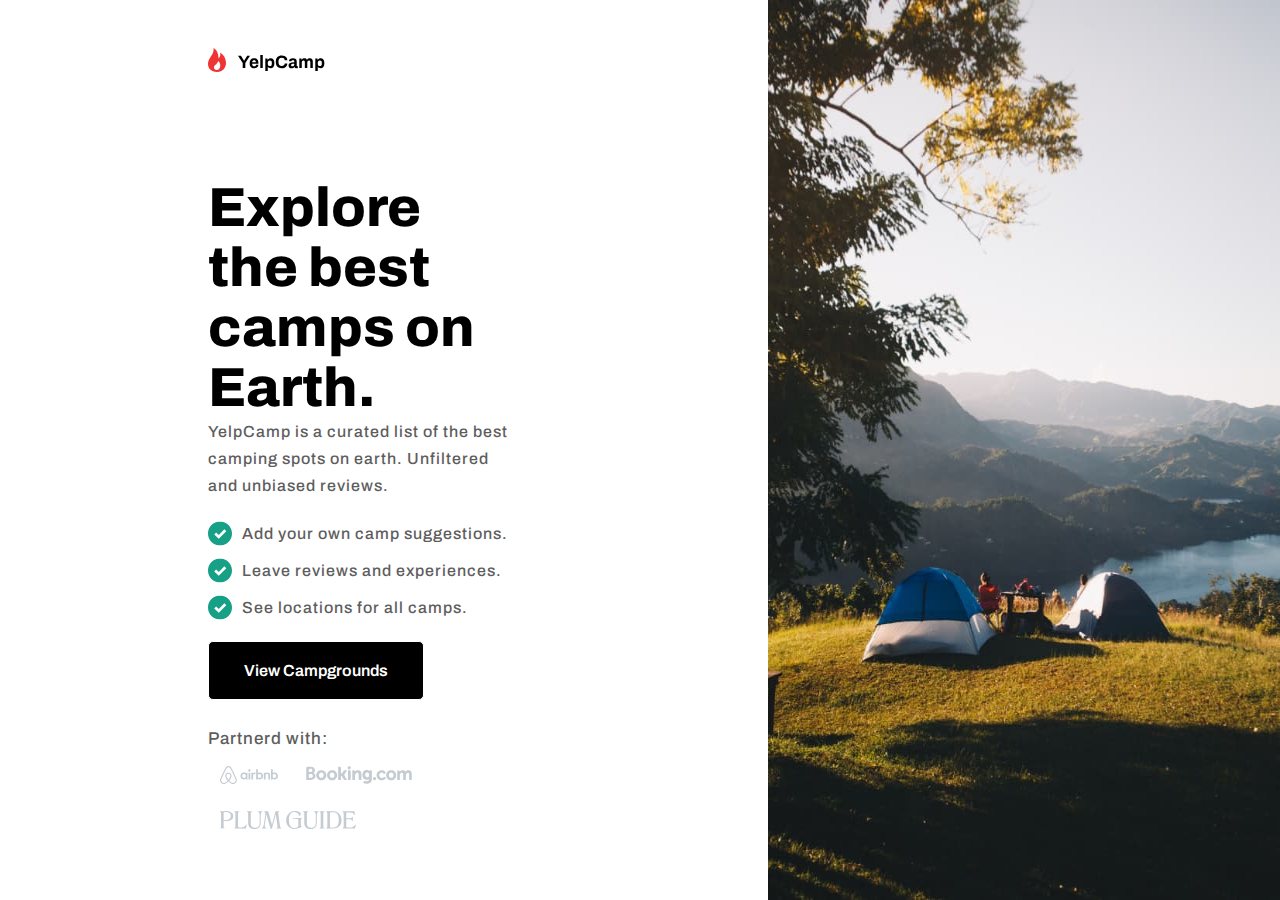
==== index.html @ 4412be7e "Innitial commit" ====
<!DOCTYPE html>
<html lang="en">
<head>
    <meta charset="UTF-8">
    <meta http-equiv="X-UA-Compatible" content="IE=edge">
    <meta name="viewport" content="width=device-width, initial-scale=1.0">
    <title>List items</title>
    <link rel="stylesheet" href="stlye.css">
</head>
    <body>
        <main class="first-page">
            <article class="part-one">
                <div class="logo">
                    <img src="assesst/Logo.svg" alt="">
                    <section class="thexplore">
                <div>
                    <h1>
                        Explore the best camps on Earth.
                    </h1>
                    <p>YelpCamp is a curated list of the best camping spots on earth. Unfiltered and unbiased reviews.</p>
                    <ul>
                        <li>
                            <img src="assesst/Checkmark.svg" alt="Checkmark">
                            <p>Add your own camp suggestions.</p>
                        </li>
                        <li>
                            <img src="assesst/Checkmark.svg" alt="Checkmark">
                            <p>Leave reviews and experiences.</p>
                        </li>
                        <li>
                            <img src="assesst/Checkmark.svg" alt="Checkmark">
                            <p>See locations for all camps.</p>
                        </li>
                    </ul>
                    <button>View Campgrounds</button>
                </div>
                <div style="padding-top: 5px;">
                    <p id="foot">Partnerd with:</p>
                    <div>
                        <img src="assesst/Airbnb.svg" alt="">
                        <img src="assesst/Booking.svg" alt="">
                        <img src="assesst/Plum Guide.svg" alt="">
                    </div>
                </div>
            </section>
                </div>
            </article>
            <div class="part-two">
                <img src="assesst/HeroImage.jpg" alt="hero Image">
            </div>
        </main>
    </body>
</html>
---- stlye.css ----
@import url('https://fonts.googleapis.com/css2?family=Archivo:ital,wght@0,100;0,200;0,300;0,400;0,500;0,600;0,700;0,800;0,900;1,100;1,200;1,300;1,400;1,500;1,600;1,700;1,800;1,900&display=swap');
*{
    margin: 0;
    padding: 0;
    box-sizing: border-box;
    outline: none;
    font-family: 'Archivo', sans-serif;
}
h1{
    font-weight: 800;
    font-size: 55px;
}
.first-page{
    display: flex;
    width: 100%;
    height:100vh ;
}
.part-one{
    width: 60%;
    height: 100%;
    padding-top: 3rem;
    padding-left: 13rem;
}
.part-two{
    width: 40%;
    background-repeat: no-repeat;
    background-position: center center;
    background-size: cover;

}
.part-two > img {
    float: right;
    height: 100%;
    width: 100%;
}
p{
    letter-spacing: 1px;
    color: rgb(94, 93, 93);
    font-weight: 500;
    line-height: 1.7;
}
.thexplore{
    margin-top: 100px;
    padding: 0 16rem 0 0px;
}
ul{
    margin: 20px 0;
}
li{
    display: flex;
    align-items: center;
    margin: 10px 0;
}
li > img {
    margin-right: 10px;
}
button{
    cursor: pointer;
    background-color: black;
    color: white;
    border: 1px solid;
    font-size: 16px;
    font-weight: 600;
    padding: 20px 35px;
    border-radius: 5px;
}
#foot{
    margin-top: 20px;
    font-size: 17px;
    font-weight: 500;
}
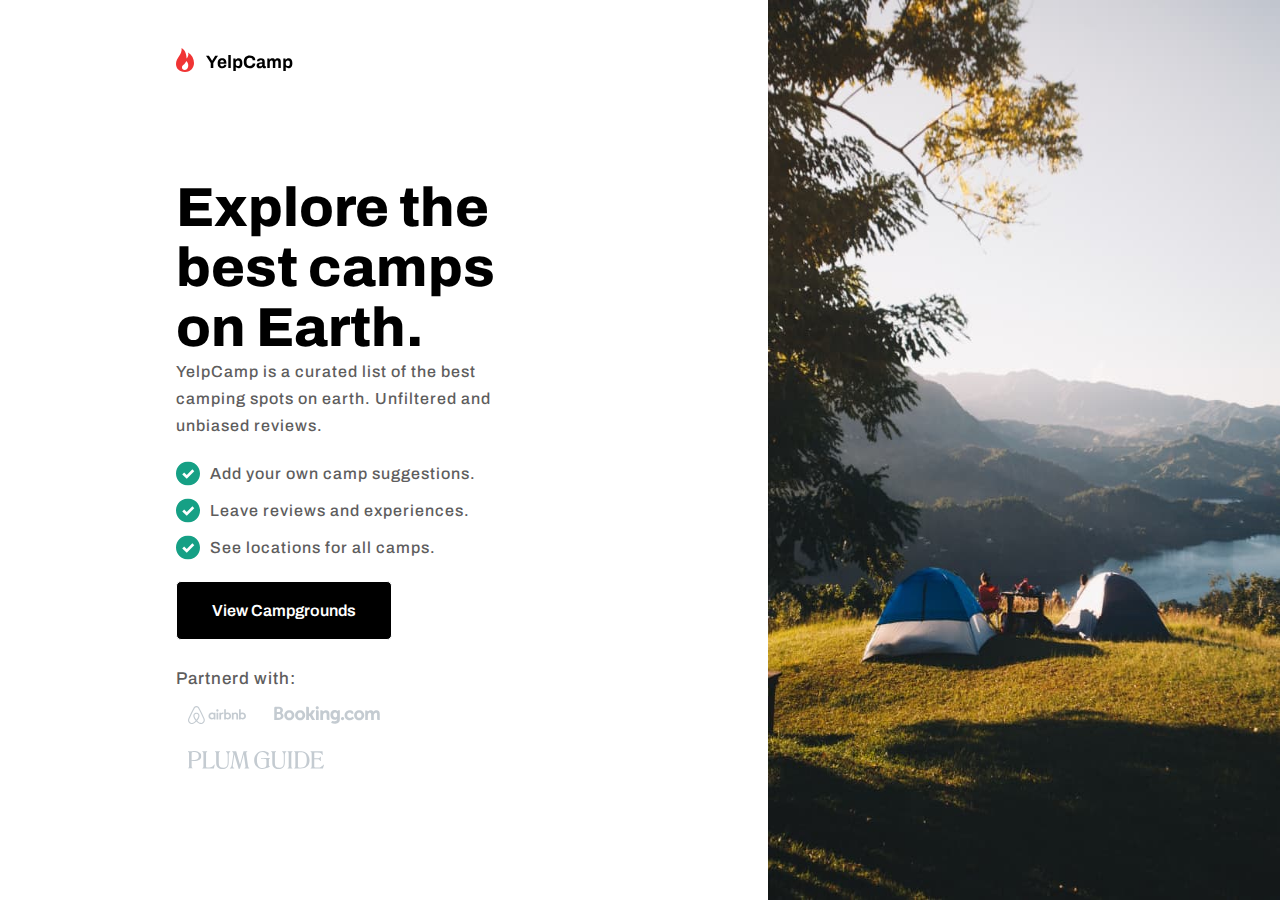
==== commit 527c992b: "Initial commit" ====
--- a/index.html
+++ b/index.html
@@ -6,6 +6,7 @@
     <meta name="viewport" content="width=device-width, initial-scale=1.0">
     <title>List items</title>
     <link rel="stylesheet" href="stlye.css">
+    <link rel="stylesheet" href="main.css">
 </head>
     <body>
         <main class="first-page">
--- a/main.css
+++ b/main.css
@@ -0,0 +1,5 @@
+@media only screen and (max-width:  1400px){
+    .part-one{
+        padding-left: 11rem;
+    }
+}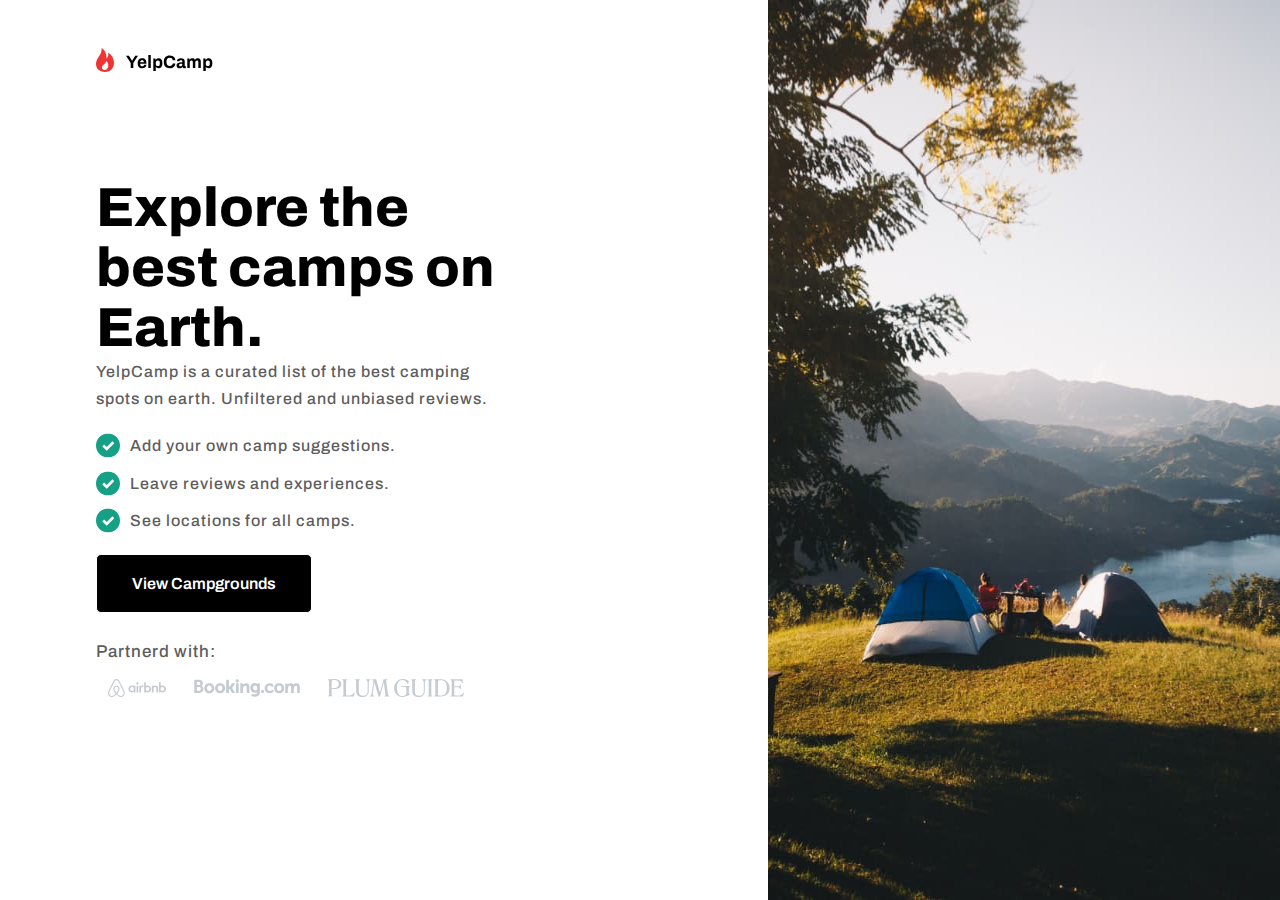
==== commit 332214e9: "Add files via upload" ====
--- a/index.html
+++ b/index.html
@@ -1,54 +1,55 @@
-<!DOCTYPE html>
-<html lang="en">
-<head>
-    <meta charset="UTF-8">
-    <meta http-equiv="X-UA-Compatible" content="IE=edge">
-    <meta name="viewport" content="width=device-width, initial-scale=1.0">
-    <title>List items</title>
-    <link rel="stylesheet" href="stlye.css">
-    <link rel="stylesheet" href="main.css">
-</head>
-    <body>
-        <main class="first-page">
-            <article class="part-one">
-                <div class="logo">
-                    <img src="assesst/Logo.svg" alt="">
-                    <section class="thexplore">
-                <div>
-                    <h1>
-                        Explore the best camps on Earth.
-                    </h1>
-                    <p>YelpCamp is a curated list of the best camping spots on earth. Unfiltered and unbiased reviews.</p>
-                    <ul>
-                        <li>
-                            <img src="assesst/Checkmark.svg" alt="Checkmark">
-                            <p>Add your own camp suggestions.</p>
-                        </li>
-                        <li>
-                            <img src="assesst/Checkmark.svg" alt="Checkmark">
-                            <p>Leave reviews and experiences.</p>
-                        </li>
-                        <li>
-                            <img src="assesst/Checkmark.svg" alt="Checkmark">
-                            <p>See locations for all camps.</p>
-                        </li>
-                    </ul>
-                    <button>View Campgrounds</button>
-                </div>
-                <div style="padding-top: 5px;">
-                    <p id="foot">Partnerd with:</p>
-                    <div>
-                        <img src="assesst/Airbnb.svg" alt="">
-                        <img src="assesst/Booking.svg" alt="">
-                        <img src="assesst/Plum Guide.svg" alt="">
-                    </div>
-                </div>
-            </section>
-                </div>
-            </article>
-            <div class="part-two">
-                <img src="assesst/HeroImage.jpg" alt="hero Image">
-            </div>
-        </main>
-    </body>
+<!DOCTYPE html>
+<html lang="en">
+<head>
+    <meta charset="UTF-8">
+    <meta http-equiv="X-UA-Compatible" content="IE=edge">
+    <meta name="viewport" content="width=device-width, initial-scale=1.0">
+    <meta name="viewport" content="width=device-width,initial-scale=1.0">
+    <title>List items</title>
+    <link rel="stylesheet" href="stlye.css">
+    <link rel="stylesheet" type="text/css" href="main.css">
+</head>
+    <body>
+        <main class="first-page">
+            <article class="part-one">
+                <div class="logo">
+                    <img src="assesst/Logo.svg" alt="">
+                    <section class="thexplore">
+                <div>
+                    <h1>
+                        Explore the best camps on Earth.
+                    </h1>
+                    <p>YelpCamp is a curated list of the best camping spots on earth. Unfiltered and unbiased reviews.</p>
+                    <ul>
+                        <li>
+                            <img src="assesst/Checkmark.svg" alt="Checkmark">
+                            <p>Add your own camp suggestions.</p>
+                        </li>
+                        <li>
+                            <img src="assesst/Checkmark.svg" alt="Checkmark">
+                            <p>Leave reviews and experiences.</p>
+                        </li>
+                        <li>
+                            <img src="assesst/Checkmark.svg" alt="Checkmark">
+                            <p>See locations for all camps.</p>
+                        </li>
+                    </ul>
+                    <button>View Campgrounds</button>
+                </div>
+                <div style="padding-top: 5px;">
+                    <p id="foot">Partnerd with:</p>
+                    <div>
+                        <img src="assesst/Airbnb.svg" alt="">
+                        <img src="assesst/Booking.svg" alt="">
+                        <img src="assesst/Plum Guide.svg" alt="">
+                    </div>
+                </div>
+            </section>
+                </div>
+            </article>
+            <div class="part-two">
+                <img src="assesst/HeroImage.jpg" alt="hero Image">
+            </div>
+        </main>
+    </body>
 </html>--- a/main.css
+++ b/main.css
@@ -1,5 +1,5 @@
-@media only screen and (max-width:  1400px){
-    .part-one{
-        padding-left: 11rem;
-    }
+@media only screen and (max-width:1380px){
+    .part-one{
+        padding-left: 6rem;
+    }
 }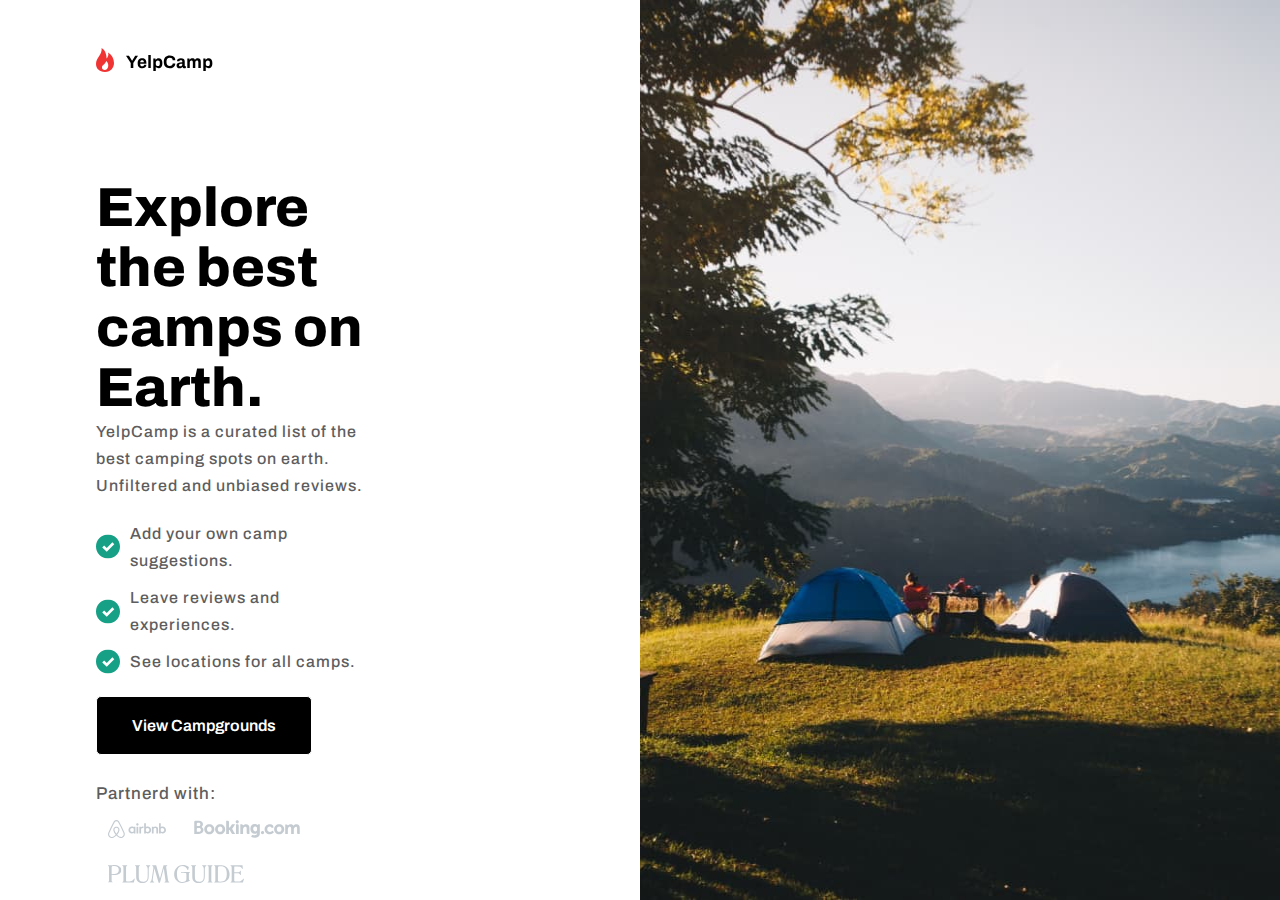
==== commit 3cb09aef: "Add files via upload" ====
--- a/index.html
+++ b/index.html
@@ -10,17 +10,20 @@
     <link rel="stylesheet" type="text/css" href="main.css">
 </head>
     <body>
-        <main class="first-page">
+        <main class="first-page container">
             <article class="part-one">
                 <div class="logo">
-                    <img src="assesst/Logo.svg" alt="">
-                    <section class="thexplore">
+                    <div  class="div1">
+                        <img  src="assesst/Logo.svg" alt="">
+                    </div>
+                  
+                    <section class="thexplore div3">
                 <div>
                     <h1>
                         Explore the best camps on Earth.
                     </h1>
                     <p>YelpCamp is a curated list of the best camping spots on earth. Unfiltered and unbiased reviews.</p>
-                    <ul>
+                    <ul class="list">
                         <li>
                             <img src="assesst/Checkmark.svg" alt="Checkmark">
                             <p>Add your own camp suggestions.</p>
@@ -38,7 +41,7 @@
                 </div>
                 <div style="padding-top: 5px;">
                     <p id="foot">Partnerd with:</p>
-                    <div>
+                    <div >
                         <img src="assesst/Airbnb.svg" alt="">
                         <img src="assesst/Booking.svg" alt="">
                         <img src="assesst/Plum Guide.svg" alt="">
@@ -47,7 +50,7 @@
             </section>
                 </div>
             </article>
-            <div class="part-two">
+            <div class="part-two div2">
                 <img src="assesst/HeroImage.jpg" alt="hero Image">
             </div>
         </main>
--- a/stlye.css
+++ b/stlye.css
@@ -1,71 +1,71 @@
-@import url('https://fonts.googleapis.com/css2?family=Archivo:ital,wght@0,100;0,200;0,300;0,400;0,500;0,600;0,700;0,800;0,900;1,100;1,200;1,300;1,400;1,500;1,600;1,700;1,800;1,900&display=swap');
-*{
-    margin: 0;
-    padding: 0;
-    box-sizing: border-box;
-    outline: none;
-    font-family: 'Archivo', sans-serif;
-}
-h1{
-    font-weight: 800;
-    font-size: 55px;
-}
-.first-page{
-    display: flex;
-    width: 100%;
-    height:100vh ;
-}
-.part-one{
-    width: 60%;
-    height: 100%;
-    padding-top: 3rem;
-    padding-left: 13rem;
-}
-.part-two{
-    width: 40%;
-    background-repeat: no-repeat;
-    background-position: center center;
-    background-size: cover;
-
-}
-.part-two > img {
-    float: right;
-    height: 100%;
-    width: 100%;
-}
-p{
-    letter-spacing: 1px;
-    color: rgb(94, 93, 93);
-    font-weight: 500;
-    line-height: 1.7;
-}
-.thexplore{
-    margin-top: 100px;
-    padding: 0 16rem 0 0px;
-}
-ul{
-    margin: 20px 0;
-}
-li{
-    display: flex;
-    align-items: center;
-    margin: 10px 0;
-}
-li > img {
-    margin-right: 10px;
-}
-button{
-    cursor: pointer;
-    background-color: black;
-    color: white;
-    border: 1px solid;
-    font-size: 16px;
-    font-weight: 600;
-    padding: 20px 35px;
-    border-radius: 5px;
-}
-#foot{
-    margin-top: 20px;
-    font-size: 17px;
-    font-weight: 500;
+@import url('https://fonts.googleapis.com/css2?family=Archivo:ital,wght@0,100;0,200;0,300;0,400;0,500;0,600;0,700;0,800;0,900;1,100;1,200;1,300;1,400;1,500;1,600;1,700;1,800;1,900&display=swap');
+*{
+    margin: 0;
+    padding: 0;
+    box-sizing: border-box;
+    outline: none;
+    font-family: 'Archivo', sans-serif;
+}
+h1{
+    font-weight: 800;
+    font-size: 55px;
+}
+.first-page{
+    display: flex;
+    width: 100%;
+    height:100vh ;
+}
+.part-one{
+    width: 60%;
+    height: 100%;
+    padding-top: 3rem;
+    padding-left: 13rem;
+}
+.part-two{
+    width: 40%;
+    background-repeat: no-repeat;
+    background-position: center center;
+    background-size: cover;
+
+}
+.part-two > img {
+    float: right;
+    height: 100%;
+    width: 100%;
+}
+p{
+    letter-spacing: 1px;
+    color: rgb(94, 93, 93);
+    font-weight: 500;
+    line-height: 1.7;
+}
+.thexplore{
+    margin-top: 100px;
+    padding: 0 16rem 0 0px;
+}
+ul{
+    margin: 20px 0;
+}
+li{
+    display: flex;
+    align-items: center;
+    margin: 10px 0;
+}
+li > img {
+    margin-right: 10px;
+}
+button{
+    cursor: pointer;
+    background-color: black;
+    color: white;
+    border: 1px solid;
+    font-size: 16px;
+    font-weight: 600;
+    padding: 20px 35px;
+    border-radius: 5px;
+}
+#foot{
+    margin-top: 20px;
+    font-size: 17px;
+    font-weight: 500;
 }--- a/main.css
+++ b/main.css
@@ -1,5 +1,73 @@
-@media only screen and (max-width:1380px){
+@media only screen and (max-width:1430px){
     .part-one{
         padding-left: 6rem;
+        width: 50%;
     }
+    .part-two{
+        width: 50%;
+    }
+}
+@media only screen and (max-width:1230px){
+    .part-one{
+        padding-left: 3rem;
+        padding-top: 3rem;
+        width: 50%;
+    }
+    h1{
+        font-size: 40px;
+    }
+    p{
+        font-size: 15px;
+    }
+    .thexplore {
+        margin-top: 70px;
+        padding: 0 4rem 0 0px;
+    }
+    .part-two{
+        width: 50%;
+    }
+}
+@media only screen and (max-width:940px){
+    .first-page{
+        display: inline-block;
+        width: 100%;
+        height:100% ;
+    }
+    .part-one{
+       height: 50%;
+        width: 100%;
+        padding: 3rem 4rem;
+    }
+    
+    .part-two{
+        width: 100%;
+        height: 50%;
+    }
+    .container {
+        display:table;    
+     }
+     .div1{
+        z-index: 3;
+        position: absolute;
+        top: 0;
+        left: 0;
+        width: 100%;
+        height: auto;
+        padding: 0;
+        margin: 0;
+        background-color: white;
+        padding: 2rem 2rem; 
+
+     }
+     .div2 {
+         display:table-header-group;
+     }
+     .div3 {
+         display:table-row-group;
+         padding: 1rem 1rem;
+         
+     }
+}
+@media only screen and (max-width:584px){
+        
 }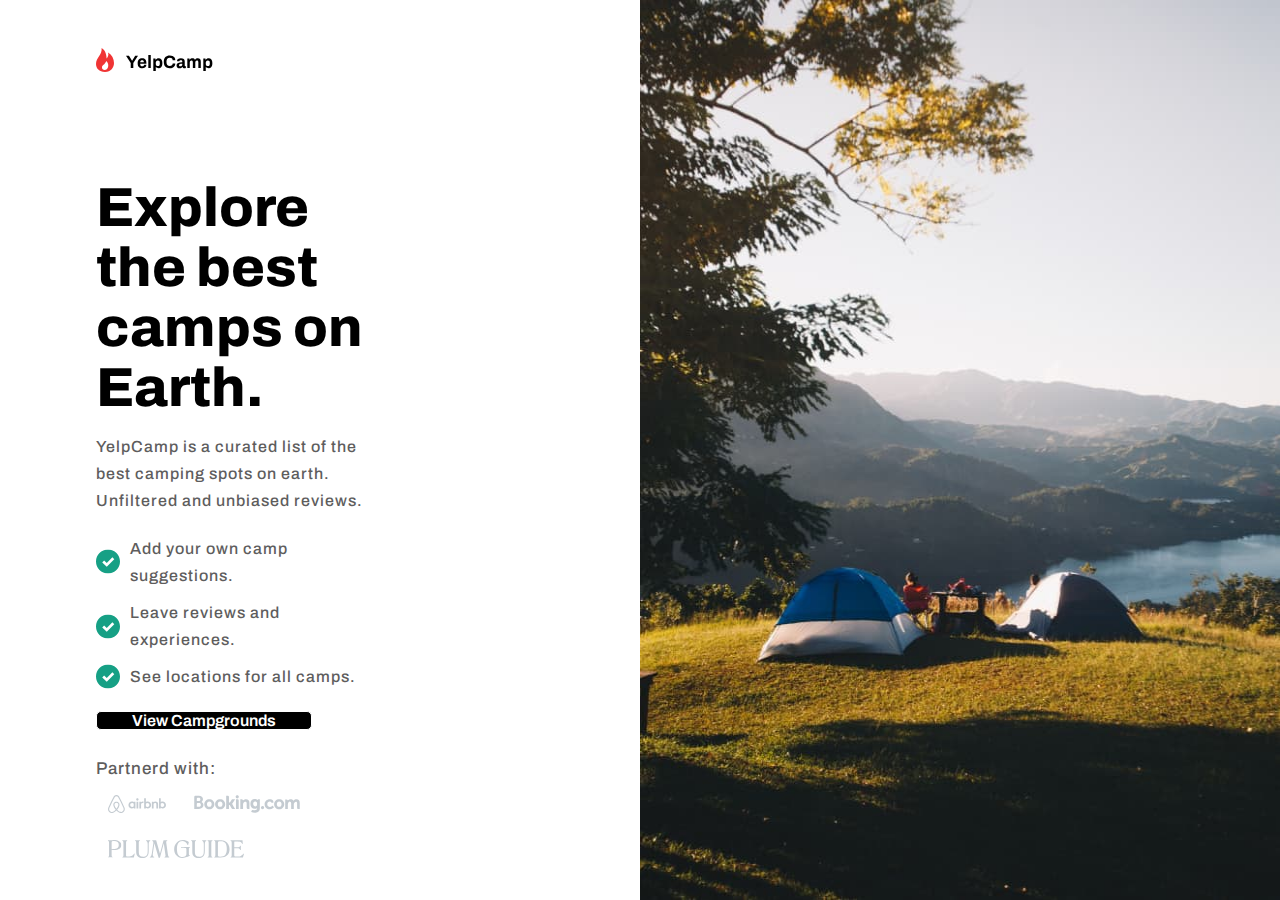
==== commit b42f708f: "Add files via upload" ====
--- a/index.html
+++ b/index.html
@@ -22,7 +22,7 @@
                     <h1>
                         Explore the best camps on Earth.
                     </h1>
-                    <p>YelpCamp is a curated list of the best camping spots on earth. Unfiltered and unbiased reviews.</p>
+                    <p style=" margin-top: 15px;">YelpCamp is a curated list of the best camping spots on earth. Unfiltered and unbiased reviews.</p>
                     <ul class="list">
                         <li>
                             <img src="assesst/Checkmark.svg" alt="Checkmark">
@@ -37,7 +37,8 @@
                             <p>See locations for all camps.</p>
                         </li>
                     </ul>
-                    <button>View Campgrounds</button>
+                    <button>
+                        <a href="vue.html">View Campgrounds</a> </button>
                 </div>
                 <div style="padding-top: 5px;">
                     <p id="foot">Partnerd with:</p>
@@ -54,5 +55,6 @@
                 <img src="assesst/HeroImage.jpg" alt="hero Image">
             </div>
         </main>
+        <script src="vue (1).js"></script>
     </body>
 </html>--- a/stlye.css
+++ b/stlye.css
@@ -54,6 +54,11 @@
 li > img {
     margin-right: 10px;
 }
+button > a {
+    text-decoration: none;
+    list-style: none;
+    color: white;
+}
 button{
     cursor: pointer;
     background-color: black;
@@ -61,8 +66,9 @@
     border: 1px solid;
     font-size: 16px;
     font-weight: 600;
-    padding: 20px 35px;
+    padding: 0px 35px;
     border-radius: 5px;
+    
 }
 #foot{
     margin-top: 20px;
--- a/main.css
+++ b/main.css
@@ -68,6 +68,15 @@
          
      }
 }
-@media only screen and (max-width:584px){
-        
+@media only screen and (max-width:450px){
+    .part-one{
+        padding: 3rem 3rem;
+    }
+
+}
+@media only screen and (max-width:420px){
+    .part-one{
+        padding: 3rem 2rem 3rem 3rem;
+    }
+
 }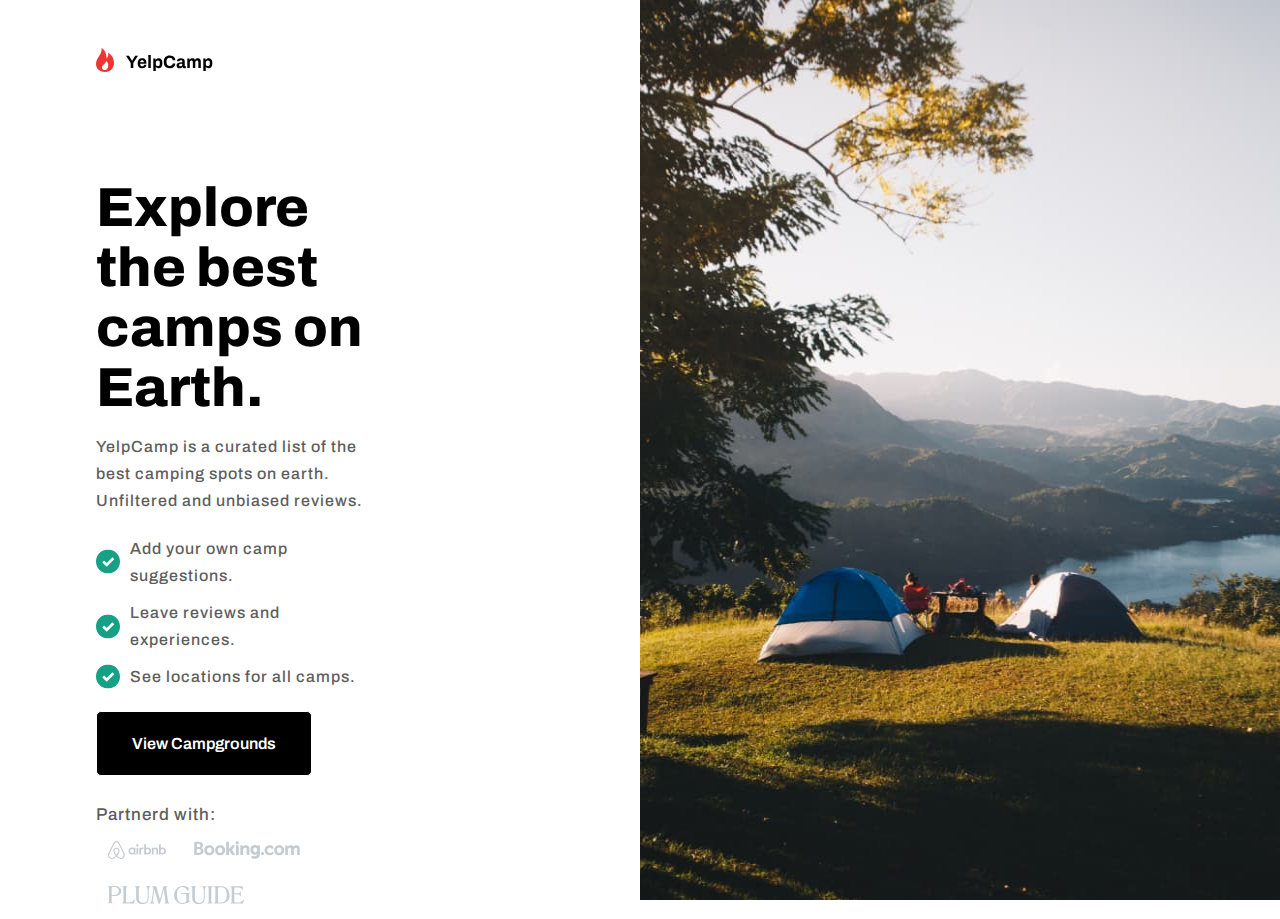
==== commit 72702925: "Add files via upload" ====
--- a/index.html
+++ b/index.html
@@ -38,7 +38,7 @@
                         </li>
                     </ul>
                     <button>
-                        <a href="vue.html">View Campgrounds</a> </button>
+                        <a href="index2.html">View Campgrounds</a> </button>
                 </div>
                 <div style="padding-top: 5px;">
                     <p id="foot">Partnerd with:</p>
--- a/stlye.css
+++ b/stlye.css
@@ -66,7 +66,7 @@
     border: 1px solid;
     font-size: 16px;
     font-weight: 600;
-    padding: 0px 35px;
+    padding: 23px 35px;
     border-radius: 5px;
     
 }
